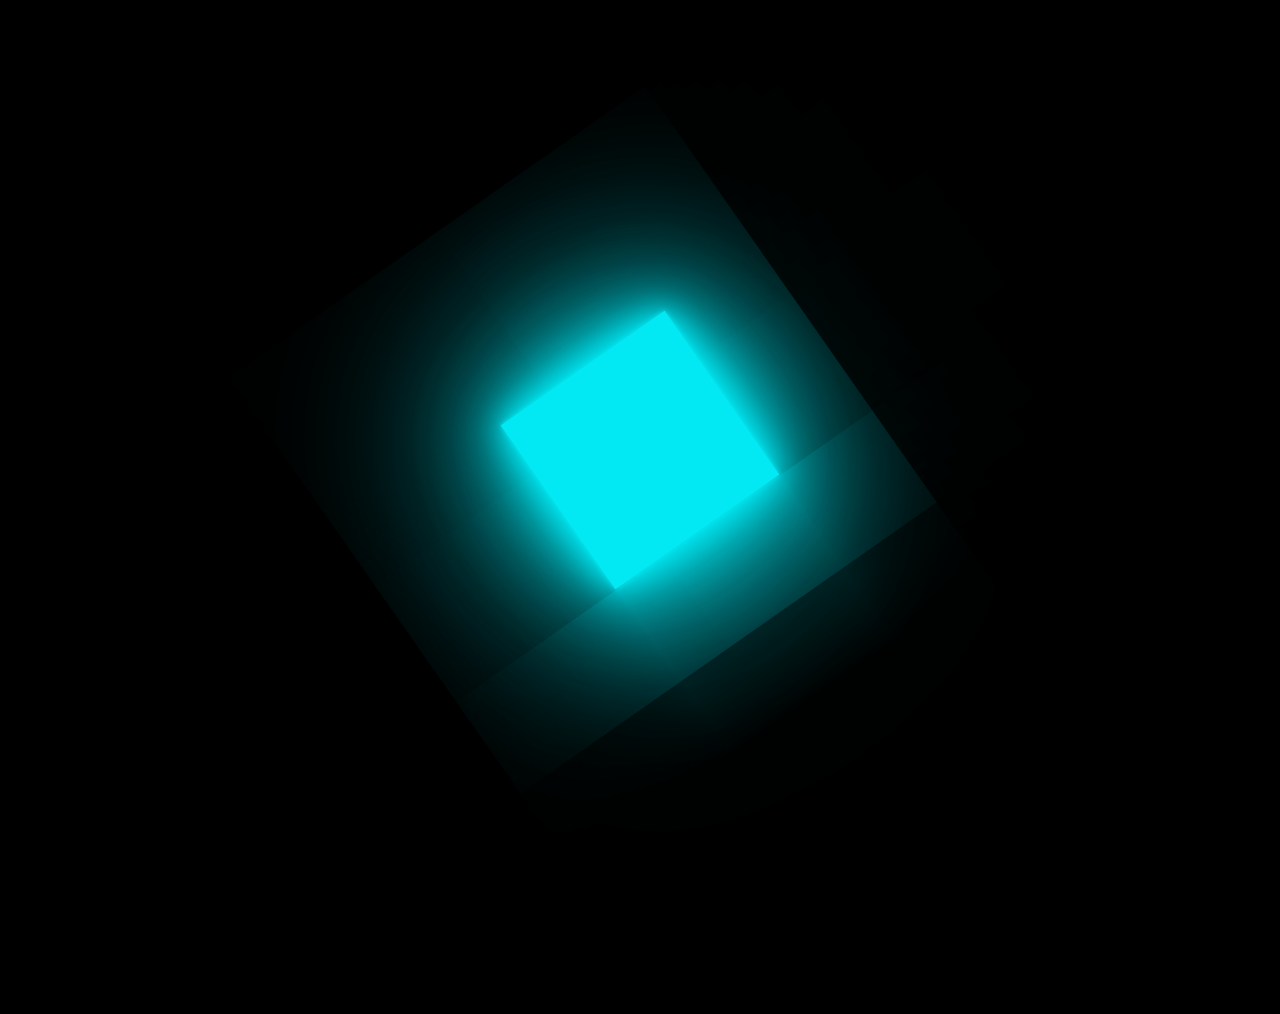
==== CSS/background_animation/cube_climbing.html @ 000c7d12 "add cube effects" ====
<!DOCTYPE html>
<html lang="en">

<head>
    <meta charset="UTF-8">
    <meta name="viewport" content="width=device-width, initial-scale=1.0">
    <title>Climbing cube animation effects</title>
</head>

<body>
    <div class="container">
        <div class="box">
            <div class="cube"></div>
        </div>
    </div>
</body>
<style>
    * {
        margin: 0;
        padding: 0;
        box-sizing: border-box;
    }

    body {
        display: flex;
        justify-content: center;
        align-items: center;
        min-height: 100vh;
        background: #000;
        overflow: hidden;
    }

    .container {
        position: relative;
        width: 100%;
        transform: rotate(-35deg);
    }

    .container .box {
        position: relative;
        left: -200px;
        display: flex;
        justify-content: center;
        align-items: center;
        width: calc(100% + 400px);
        -webkit-box-reflect: below 1px linear-gradient(transparent, #0004);
        animation: animateSurface 1.5s ease-in-out infinite;
    }

    @keyframes animateSurface {
        0% {
            transform: translateX(0px);
        }

        100% {
            transform: translateX(-200px);
        }
    }

    .container .box .cube {
        position: relative;
        width: 200px;
        height: 200px;
        background: #03e9f4;
        box-shadow: 0 0 5px rgba(3, 233, 244, 1),
            0 0 25px rgba(3, 233, 244, 1),
            0 0 50px rgba(3, 233, 244, 1),
            0 0 100px rgba(3, 233, 244, 1),
            0 0 200px rgba(3, 233, 244, 1),
            0 0 300px rgba(3, 233, 244, 1);
        transform-origin: bottom right;
        animation: animate 1.5s ease-in-out infinite;
    }

    @keyframes animate {
        0% {
            transform: rotate(0deg);
        }

        60% {
            transform: rotate(90deg);
        }

        65% {
            transform: rotate(85deg);
        }

        70% {
            transform: rotate(85deg);
        }

        75% {
            transform: rotate(87.5deg);
        }

        80%,
        100% {
            transform: rotate(90deg);
        }
    }
</style>

</html>
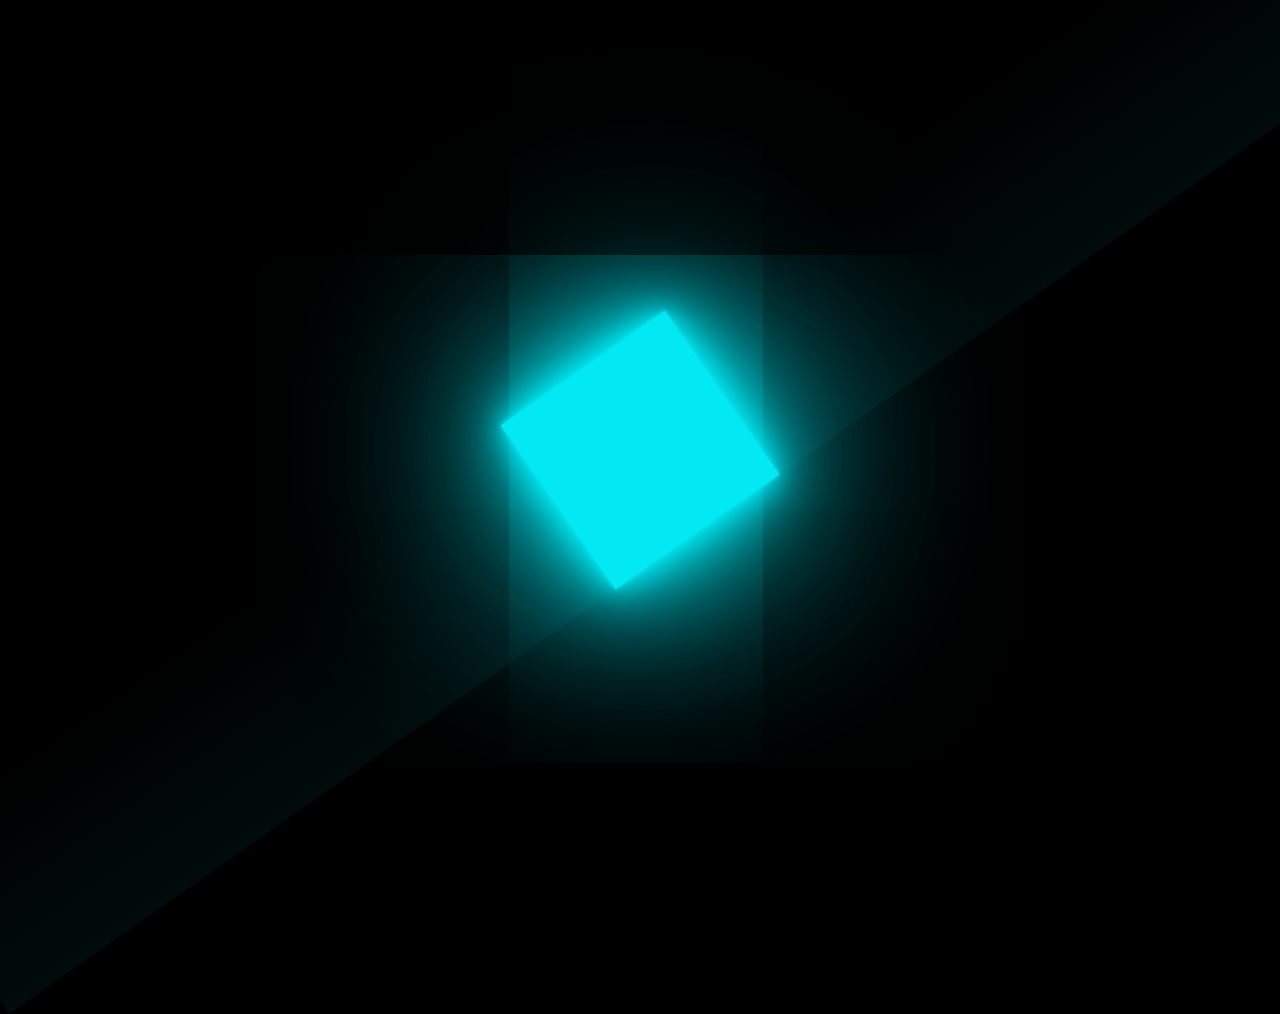
==== commit e8f8a8b6: "update" ====
--- a/CSS/background_animation/cube_climbing.html
+++ b/CSS/background_animation/cube_climbing.html
@@ -43,7 +43,7 @@
         justify-content: center;
         align-items: center;
         width: calc(100% + 400px);
-        -webkit-box-reflect: below 1px linear-gradient(transparent, #0004);
+        background: linear-gradient(to bottom, transparent 0%, rgba(3, 22, 24, 0.522) 100%);
         animation: animateSurface 1.5s ease-in-out infinite;
     }
 
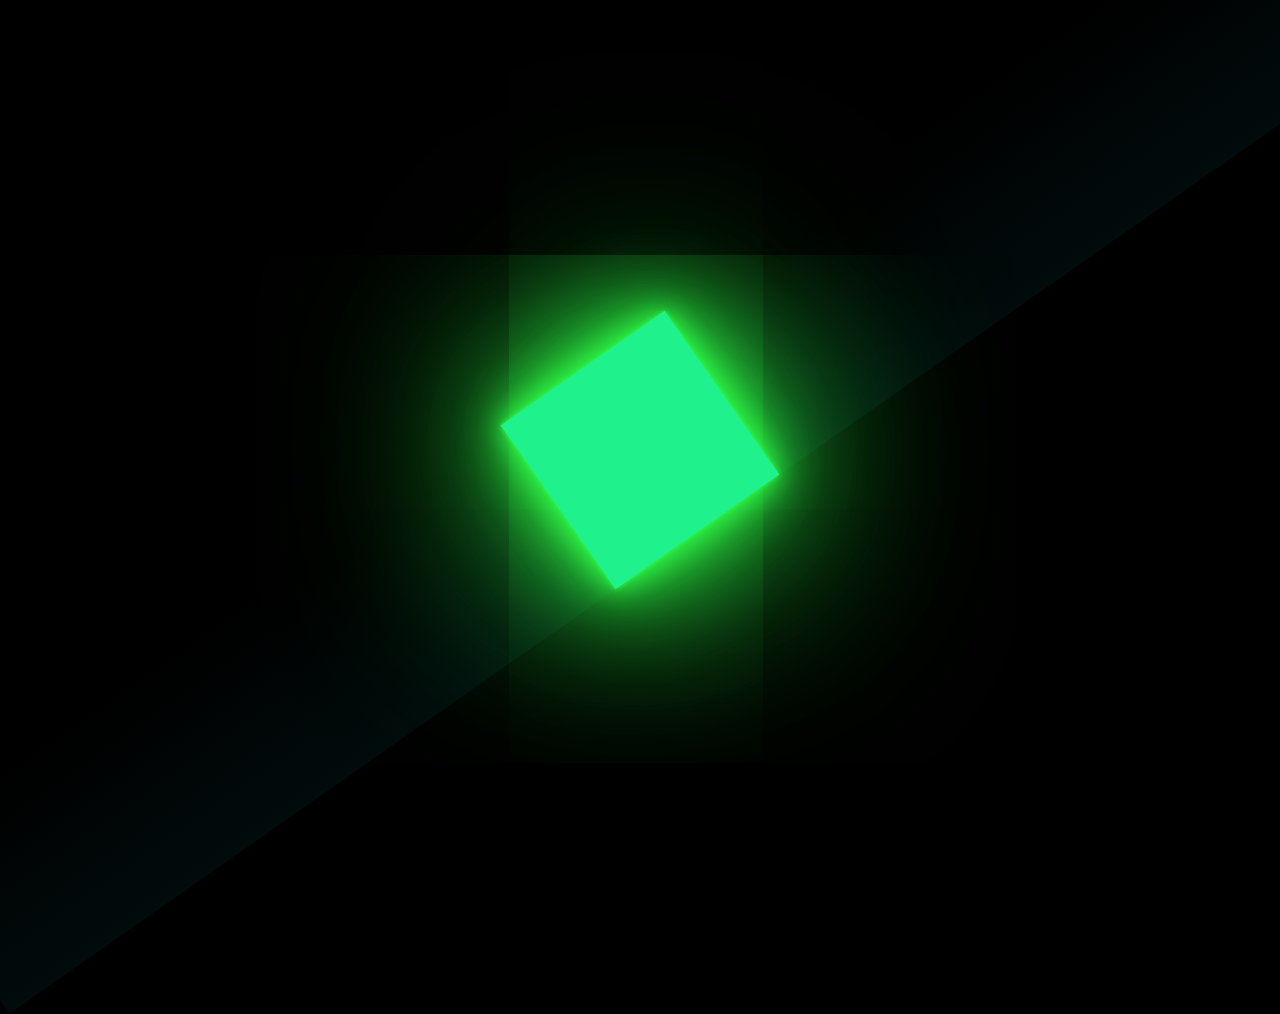
==== commit c0df33f3: "update bg-animations" ====
--- a/CSS/background_animation/cube_climbing.html
+++ b/CSS/background_animation/cube_climbing.html
@@ -15,6 +15,13 @@
     </div>
 </body>
 <style>
+    :root {
+        /* --color-primary: #03e9f4;
+        --color-secondary: rgba(3, 233, 244, 1); */
+        --color-primary: rgb(31, 242, 140);
+        --color-secondary: rgb(47, 246, 71);
+    }
+
     * {
         margin: 0;
         padding: 0;
@@ -61,13 +68,13 @@
         position: relative;
         width: 200px;
         height: 200px;
-        background: #03e9f4;
-        box-shadow: 0 0 5px rgba(3, 233, 244, 1),
-            0 0 25px rgba(3, 233, 244, 1),
-            0 0 50px rgba(3, 233, 244, 1),
-            0 0 100px rgba(3, 233, 244, 1),
-            0 0 200px rgba(3, 233, 244, 1),
-            0 0 300px rgba(3, 233, 244, 1);
+        background: var(--color-primary);
+        box-shadow: 0 0 5px var(--color-secondary),
+            0 0 25px var(--color-secondary),
+            0 0 50px var(--color-secondary),
+            0 0 100px var(--color-secondary),
+            0 0 200px var(--color-secondary),
+            0 0 300px var(--color-secondary);
         transform-origin: bottom right;
         animation: animate 1.5s ease-in-out infinite;
     }
